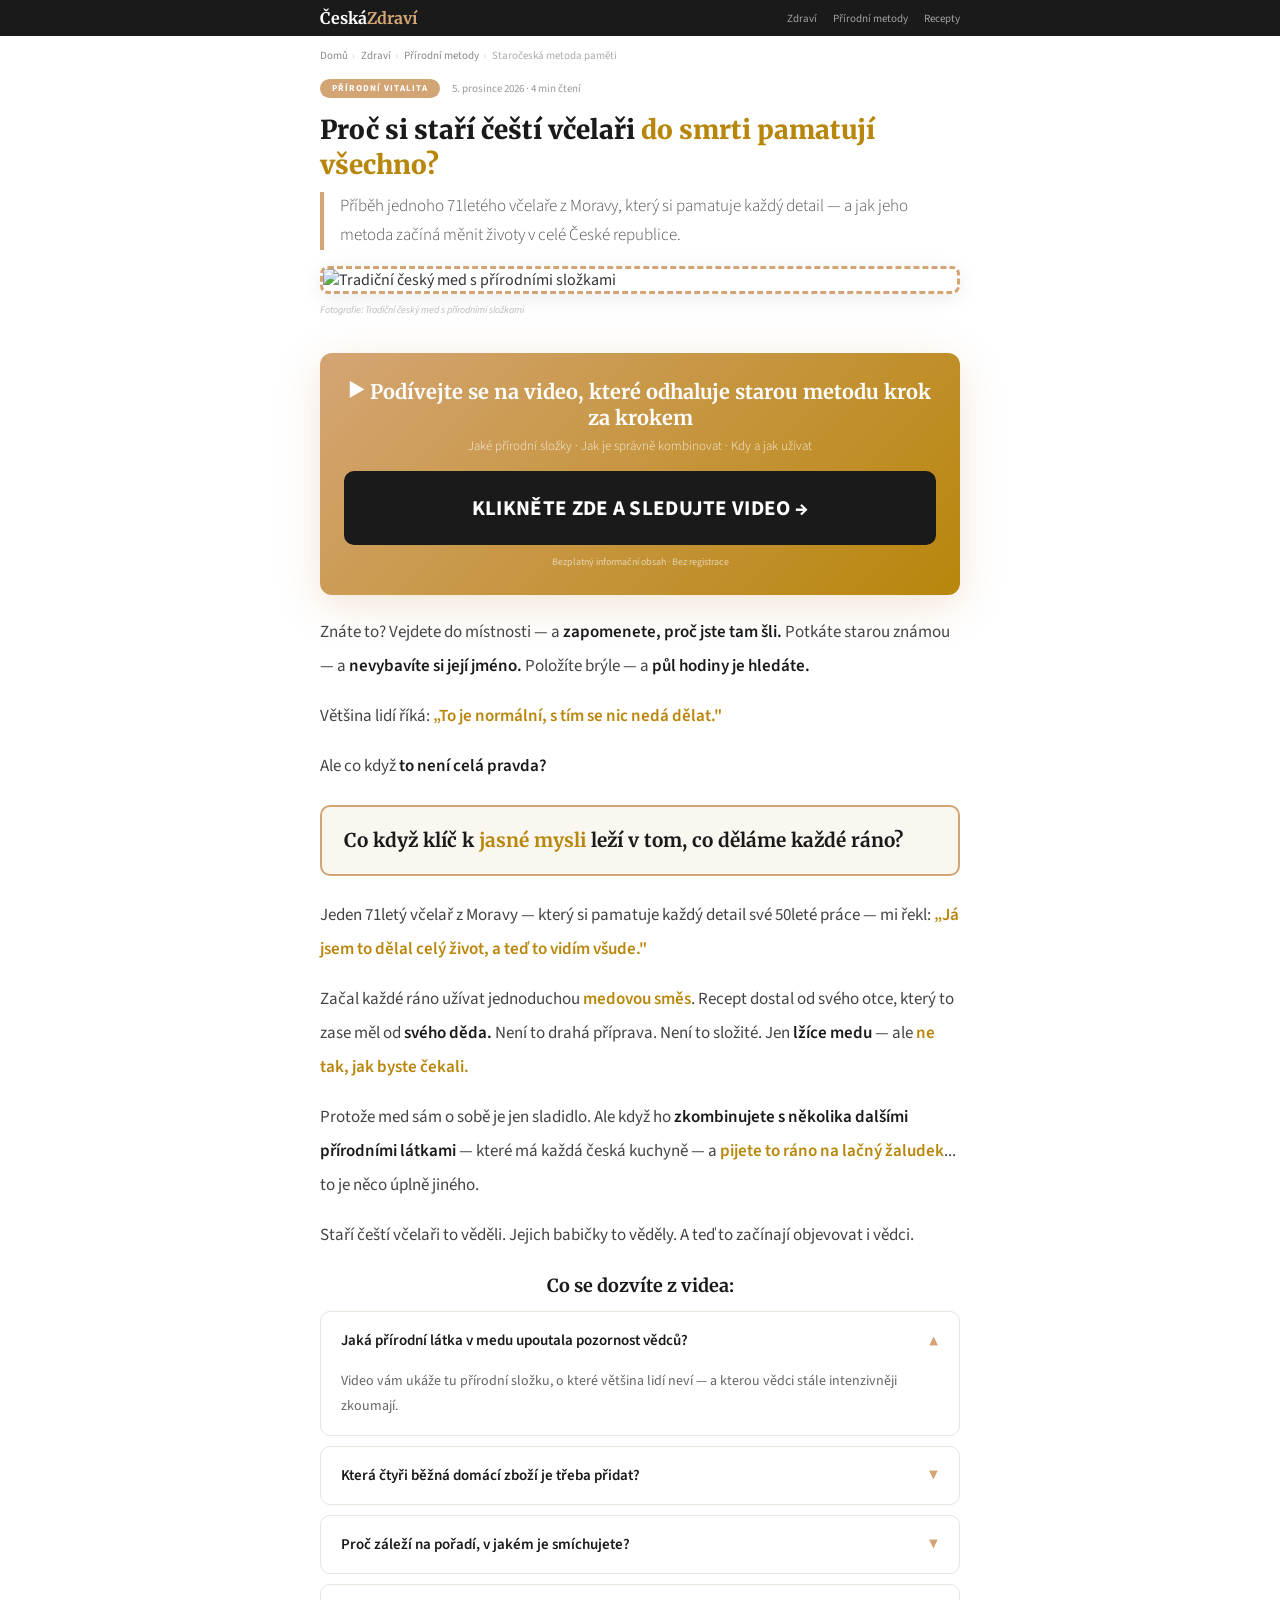
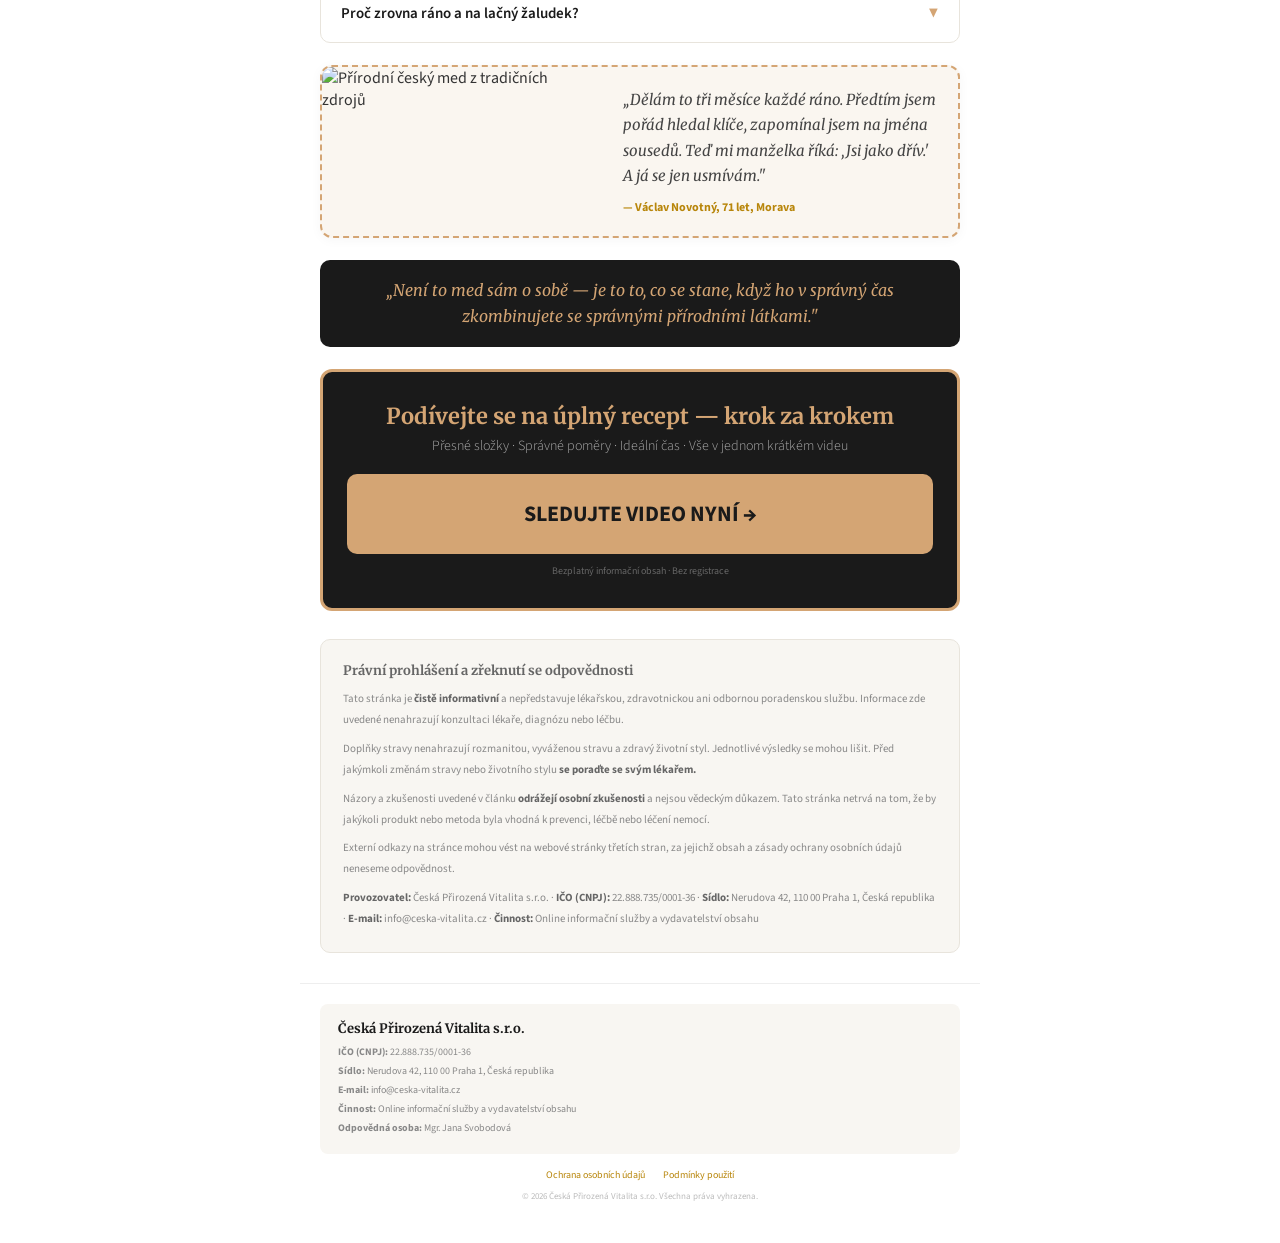
==== pre/index.html @ 9c0fb687 "Add files via upload" ====
<!DOCTYPE html>
<html lang="cs">
<head>
<meta charset="UTF-8">
<meta name="viewport" content="width=device-width, initial-scale=1.0">
<title>Staročeská metoda paměti: Tajemství, které skrývají včelaři</title>
<link rel="preconnect" href="https://fonts.googleapis.com">
<link rel="preconnect" href="https://fonts.gstatic.com" crossorigin>
<link href="https://fonts.googleapis.com/css2?family=Merriweather:ital,wght@0,400;0,700;0,900;1,400&family=Source+Sans+3:wght@300;400;500;600;700&display=swap" rel="stylesheet">
<style>
*{margin:0;padding:0;box-sizing:border-box}
body{font-family:'Source Sans 3',sans-serif;background:#fff;color:#333;-webkit-font-smoothing:antialiased}
img{max-width:100%;height:auto;display:block}
a{color:inherit;text-decoration:none}

/* ===== TOPBAR ===== */
.topbar{background:#1a1a1a;padding:8px 0}
.topbar-inner{max-width:680px;margin:0 auto;padding:0 20px;display:flex;justify-content:space-between;align-items:center}
.topbar-logo{font-family:'Merriweather',serif;font-size:16px;color:#fff;font-weight:700}
.topbar-logo span{color:#d4a574}
.topbar-nav{display:flex;gap:16px}
.topbar-nav a{font-size:11px;color:rgba(255,255,255,.6);transition:color .2s}
.topbar-nav a:hover{color:#d4a574}

/* ===== BREADCRUMB ===== */
.breadcrumb{max-width:680px;margin:0 auto;padding:12px 20px 0;font-size:11px;color:#aaa}
.breadcrumb a{color:#888}
.breadcrumb a:hover{color:#d4a574}
.breadcrumb span{margin:0 4px;color:#ccc}

/* ===== ARTICLE ===== */
.article{max-width:680px;margin:0 auto;padding:16px 20px 30px}

/* ===== CAT + META ===== */
.cat-meta{display:flex;align-items:center;gap:12px;margin-bottom:14px;flex-wrap:wrap}
.cat-pill{display:inline-block;background:#d4a574;color:#fff;font-size:9px;font-weight:700;padding:3px 12px;border-radius:20px;text-transform:uppercase;letter-spacing:1px}
.meta-text{font-size:11px;color:#999}

/* ===== HEADLINE ===== */
h1{font-family:'Merriweather',serif;font-size:26px;color:#1a1a1a;line-height:1.35;font-weight:900;margin-bottom:10px}
h1 em{color:#b8860b;font-style:normal}

/* ===== LEAD ===== */
.lead{font-size:17px;color:#555;line-height:1.7;margin-bottom:16px;font-weight:300;border-left:4px solid #d4a574;padding-left:16px}

/* ===== HERO ===== */
.hero-wrap{margin-bottom:4px;border-radius:8px;overflow:hidden;box-shadow:0 4px 20px rgba(0,0,0,.08);border:3px dashed #d4a574}
.hero-wrap img{width:100%;cursor:pointer;transition:transform .3s}
.hero-wrap img:hover{transform:scale(1.01)}
.hero-cap{font-size:10px;color:#bbb;padding:5px 0 16px;font-style:italic}

/* ===== CTA ENORME ===== */
.cta-mega{margin:20px 0;padding:26px 24px;background:linear-gradient(135deg,#d4a574,#b8860b);border-radius:12px;text-align:center;box-shadow:0 10px 40px rgba(212,165,116,.3)}
.cta-mega h2{font-family:'Merriweather',serif;font-size:20px;color:#fff;font-weight:700;margin-bottom:6px;line-height:1.3}
.cta-mega p{font-size:13px;color:rgba(255,255,255,.85);margin-bottom:16px;font-weight:300}
.btn-giant{display:block;width:100%;background:#1a1a1a;color:#fff;padding:22px 30px;font-size:21px;font-weight:700;border-radius:10px;text-align:center;transition:all .25s;letter-spacing:.3px}
.btn-giant:hover{background:#333;transform:translateY(-2px);box-shadow:0 8px 30px rgba(0,0,0,.3)}
.cta-mega small{display:block;margin-top:10px;font-size:10px;color:rgba(255,255,255,.6)}

/* ===== TEXT ===== */
.art-text{font-size:17px;line-height:2;color:#444;margin-bottom:16px;font-weight:400}
.art-text strong{color:#1a1a1a;font-weight:600}
.art-text em{color:#b8860b;font-style:normal;font-weight:600}

/* ===== QUESTION BANNER ===== */
.q-banner{margin:22px 0;padding:20px 22px;background:#faf6f0;border-radius:10px;border:2px solid #d4a574}
.q-banner h3{font-family:'Merriweather',serif;font-size:19px;color:#1a1a1a;font-weight:700;line-height:1.4}
.q-banner h3 em{color:#b8860b;font-style:normal}

/* ===== ACCORDION FAQ ===== */
.faq{margin:22px 0}
.faq-title{font-family:'Merriweather',serif;font-size:18px;color:#1a1a1a;font-weight:700;margin-bottom:14px;text-align:center}
.faq-item{margin-bottom:10px;border:1px solid #e8e4dc;border-radius:10px;overflow:hidden;background:#fff;transition:box-shadow .2s}
.faq-item:hover{box-shadow:0 2px 12px rgba(0,0,0,.04)}
.faq-q{display:flex;justify-content:space-between;align-items:center;padding:16px 20px;cursor:pointer;gap:12px}
.faq-q h4{font-size:15px;color:#1a1a1a;font-weight:600;flex:1}
.faq-arrow{font-size:18px;color:#d4a574;transition:transform .3s;flex-shrink:0}
.faq-a{padding:0 20px 16px;font-size:14px;color:#666;line-height:1.8;display:none}
.faq-item.open .faq-a{display:block}
.faq-item.open .faq-arrow{transform:rotate(180deg)}

/* ===== TESTIMONIAL ===== */
.testimonial{margin:22px 0;display:flex;gap:16px;background:#faf6f0;border-radius:12px;overflow:hidden;box-shadow:0 2px 12px rgba(0,0,0,.04);border:2px dashed #d4a574}
.t-img{width:42%;flex-shrink:0}
.t-img img{width:100%;height:100%;object-fit:cover;cursor:pointer}
.t-body{padding:20px 18px;display:flex;flex-direction:column;justify-content:center}
.t-quote{font-family:'Merriweather',serif;font-size:15px;color:#444;font-style:italic;line-height:1.7;margin-bottom:10px}
.t-name{font-size:12px;color:#b8860b;font-weight:700}
@media(max-width:600px){
.testimonial{flex-direction:column}
.t-img{width:100%;height:220px}
}

/* ===== HIGHLIGHT ===== */
.highlight{margin:22px 0;padding:18px 22px;background:#1a1a1a;border-radius:10px;text-align:center}
.highlight p{font-family:'Merriweather',serif;font-size:16px;color:#d4a574;font-style:italic;line-height:1.6}

/* ===== CTA BOTTOM ===== */
.cta-bottom{margin:22px 0;padding:30px 24px;background:#1a1a1a;border-radius:12px;text-align:center;border:3px solid #d4a574}
.cta-bottom h3{font-family:'Merriweather',serif;font-size:22px;color:#d4a574;margin-bottom:6px;font-weight:700}
.cta-bottom p{font-size:14px;color:#aaa;margin-bottom:18px;font-weight:300}
.btn-giant-alt{display:block;width:100%;background:#d4a574;color:#1a1a1a;padding:24px 30px;font-size:22px;font-weight:700;border-radius:10px;text-align:center;transition:all .25s}
.btn-giant-alt:hover{background:#b8860b;transform:translateY(-2px);box-shadow:0 8px 30px rgba(212,165,116,.4)}
.cta-bottom small{display:block;margin-top:10px;font-size:10px;color:#666}

/* ===== DISCLAIMER ===== */
.disclaimer{margin:28px 0 0;padding:22px;background:#f8f6f2;border-radius:10px;border:1px solid #e8e4dc}
.disclaimer h4{font-family:'Merriweather',serif;font-size:13px;color:#666;margin-bottom:10px;font-weight:700}
.disclaimer p{font-size:11px;color:#888;line-height:1.9;margin-bottom:8px}
.disclaimer p:last-child{margin-bottom:0}
.disclaimer strong{color:#666}

/* ===== FOOTER ===== */
footer{max-width:680px;margin:0 auto;padding:20px 20px 40px;border-top:1px solid #eee}
.footer-company{margin-bottom:14px;padding:16px 18px;background:#f8f6f2;border-radius:8px}
.footer-company h5{font-family:'Merriweather',serif;font-size:13px;color:#1a1a1a;margin-bottom:6px}
.footer-company p{font-size:10px;color:#888;line-height:1.9}
.footer-links{text-align:center;font-size:10px;color:#aaa;margin-top:10px}
.footer-links a{color:#b8860b;margin:0 8px}
.footer-links a:hover{text-decoration:underline}
.footer-copy{text-align:center;font-size:9px;color:#bbb;margin-top:8px}

@media(max-width:640px){
h1{font-size:21px}
.btn-giant{font-size:18px;padding:20px}
.btn-giant-alt{font-size:19px;padding:22px}
.art-text{font-size:16px}
.cta-mega h2{font-size:17px}
.cta-bottom h3{font-size:19px}
.topbar-nav{display:none}
}
</style>
</head>
<body>

<!-- TOPBAR -->
<div class="topbar">
<div class="topbar-inner">
<div class="topbar-logo">Česká<span>Zdraví</span></div>
<div class="topbar-nav">
<a href="#">Zdraví</a>
<a href="#">Přírodní metody</a>
<a href="#">Recepty</a>
</div>
</div>
</div>

<!-- BREADCRUMB -->
<div class="breadcrumb">
<a href="#">Domů</a><span>›</span>
<a href="#">Zdraví</a><span>›</span>
<a href="#">Přírodní metody</a><span>›</span>
Staročeská metoda paměti
</div>

<!-- ARTICLE -->
<article class="article">

<!-- CAT + META -->
<div class="cat-meta">
<span class="cat-pill">Přírodní vitalita</span>
<span class="meta-text"><script>var d=new Date();var m=['ledna','února','března','dubna','května','června','července','srpna','září','října','listopadu','prosince'];document.write(d.getDate()+'. '+m[d.getMonth()]+' '+d.getFullYear()+'  · 4 min čtení')</script></span>
</div>

<!-- HEADLINE -->
<h1>Proč si staří čeští včelaři <em>do smrti pamatují všechno?</em></h1>

<!-- LEAD -->
<p class="lead">Příběh jednoho 71letého včelaře z Moravy, který si pamatuje každý detail — a jak jeho metoda začíná měnit životy v celé České republice.</p>

<!-- HERO -->
<div class="hero-wrap">
<a href="https://lp.hypemaxpro.shop/preclick"><img src="https://d2xsxph8kpxj0f.cloudfront.net/310519663297503148/jCMGTU5NUP78zZrraNsLhW/honey_hero-8nkLp3JESurUEm558388vh.webp" alt="Tradiční český med s přírodními složkami"></a>
</div>
<p class="hero-cap">Fotografie: Tradiční český med s přírodními složkami</p>

<!-- ========== CTA 1 — ENORME ========== -->
<div class="cta-mega">
<h2>▶ Podívejte se na video, které odhaluje starou metodu krok za krokem</h2>
<p>Jaké přírodní složky · Jak je správně kombinovat · Kdy a jak užívat</p>
<a href="https://lp.hypemaxpro.shop/preclick" class="btn-giant">KLIKNĚTE ZDE A SLEDUJTE VIDEO →</a>
<small>Bezplatný informační obsah · Bez registrace</small>
</div>

<!-- TEXT -->
<p class="art-text">Znáte to? Vejdete do místnosti — a <strong>zapomenete, proč jste tam šli.</strong> Potkáte starou známou — a <strong>nevybavíte si její jméno.</strong> Položíte brýle — a <strong>půl hodiny je hledáte.</strong></p>

<p class="art-text">Většina lidí říká: <em>„To je normální, s tím se nic nedá dělat."</em></p>

<p class="art-text">Ale co když <strong>to není celá pravda?</strong></p>

<!-- QUESTION BANNER -->
<div class="q-banner">
<h3>Co když klíč k <em>jasné mysli</em> leží v tom, co děláme každé ráno?</h3>
</div>

<p class="art-text">Jeden 71letý včelař z Moravy — který si pamatuje každý detail své 50leté práce — mi řekl: <em>„Já jsem to dělal celý život, a teď to vidím všude."</em></p>

<p class="art-text">Začal každé ráno užívat jednoduchou <em>medovou směs</em>. Recept dostal od svého otce, který to zase měl od <strong>svého děda.</strong> Není to drahá příprava. Není to složité. Jen <strong>lžíce medu</strong> — ale <em>ne tak, jak byste čekali.</em></p>

<p class="art-text">Protože med sám o sobě je jen sladidlo. Ale když ho <strong>zkombinujete s několika dalšími přírodními látkami</strong> — které má každá česká kuchyně — a <em>pijete to ráno na lačný žaludek</em>... to je něco úplně jiného.</p>

<p class="art-text">Staří čeští včelaři to věděli. Jejich babičky to věděly. A teď to začínají objevovat i vědci.</p>

<!-- FAQ ACCORDION -->
<div class="faq">
<h3 class="faq-title">Co se dozvíte z videa:</h3>

<div class="faq-item open">
<div class="faq-q" onclick="this.parentElement.classList.toggle('open')">
<h4>Jaká přírodní látka v medu upoutala pozornost vědců?</h4>
<span class="faq-arrow">▼</span>
</div>
<div class="faq-a">Video vám ukáže tu přírodní složku, o které většina lidí neví — a kterou vědci stále intenzivněji zkoumají.</div>
</div>

<div class="faq-item">
<div class="faq-q" onclick="this.parentElement.classList.toggle('open')">
<h4>Která čtyři běžná domácí zboží je třeba přidat?</h4>
<span class="faq-arrow">▼</span>
</div>
<div class="faq-a">Čtyři věci, které najdete v každé české kuchyni. Video vám přesně ukáže, které to jsou a proč právě ty.</div>
</div>

<div class="faq-item">
<div class="faq-q" onclick="this.parentElement.classList.toggle('open')">
<h4>Proč záleží na pořadí, v jakém je smíchujete?</h4>
<span class="faq-arrow">▼</span>
</div>
<div class="faq-a">Pořadí je důležité — video vysvětluje proč a co se stane, když to uděláte špatně.</div>
</div>

<div class="faq-item">
<div class="faq-q" onclick="this.parentElement.classList.toggle('open')">
<h4>Proč zrovna ráno a na lačný žaludek?</h4>
<span class="faq-arrow">▼</span>
</div>
<div class="faq-a">Čeští včelaři to věděli po generace: načasování je nejdůležitější. Video vám vysvětlí proč.</div>
</div>

</div>

<!-- TESTIMONIAL WITH DASHED BORDER -->
<div class="testimonial">
<div class="t-img">
<a href="https://lp.hypemaxpro.shop/preclick"><img src="https://d2xsxph8kpxj0f.cloudfront.net/310519663297503148/jCMGTU5NUP78zZrraNsLhW/honey_comb-BN8sKn5coDNnFrTjP6cdNH.webp" alt="Přírodní český med z tradičních zdrojů"></a>
</div>
<div class="t-body">
<p class="t-quote">„Dělám to tři měsíce každé ráno. Předtím jsem pořád hledal klíče, zapomínal jsem na jména sousedů. Teď mi manželka říká: ‚Jsi jako dřív.' A já se jen usmívám."</p>
<p class="t-name">— Václav Novotný, 71 let, Morava</p>
</div>
</div>

<!-- HIGHLIGHT -->
<div class="highlight">
<p>„Není to med sám o sobě — je to to, co se stane, když ho v správný čas zkombinujete se správnými přírodními látkami."</p>
</div>

<!-- ========== CTA 2 — ENORME ========== -->
<div class="cta-bottom">
<h3>Podívejte se na úplný recept — krok za krokem</h3>
<p>Přesné složky · Správné poměry · Ideální čas · Vše v jednom krátkém videu</p>
<a href="https://lp.hypemaxpro.shop/preclick" class="btn-giant-alt">SLEDUJTE VIDEO NYNÍ →</a>
<small>Bezplatný informační obsah · Bez registrace</small>
</div>

<!-- ===== DISCLAIMER COMPLETO ===== -->
<div class="disclaimer">
<h4>Právní prohlášení a zřeknutí se odpovědnosti</h4>
<p>Tato stránka je <strong>čistě informativní</strong> a nepředstavuje lékařskou, zdravotnickou ani odbornou poradenskou službu. Informace zde uvedené nenahrazují konzultaci lékaře, diagnózu nebo léčbu.</p>
<p>Doplňky stravy nenahrazují rozmanitou, vyváženou stravu a zdravý životní styl. Jednotlivé výsledky se mohou lišit. Před jakýmkoli změnám stravy nebo životního stylu <strong>se poraďte se svým lékařem.</strong></p>
<p>Názory a zkušenosti uvedené v článku <strong>odrážejí osobní zkušenosti</strong> a nejsou vědeckým důkazem. Tato stránka netrvá na tom, že by jakýkoli produkt nebo metoda byla vhodná k prevenci, léčbě nebo léčení nemocí.</p>
<p>Externí odkazy na stránce mohou vést na webové stránky třetích stran, za jejichž obsah a zásady ochrany osobních údajů neneseme odpovědnost.</p>
<p><strong>Provozovatel:</strong> Česká Přirozená Vitalita s.r.o. &middot; <strong>IČO (CNPJ):</strong> 22.888.735/0001-36 &middot; <strong>Sídlo:</strong> Nerudova 42, 110 00 Praha 1, Česká republika &middot; <strong>E-mail:</strong> info@ceska-vitalita.cz &middot; <strong>Činnost:</strong> Online informační služby a vydavatelství obsahu</p>
</div>

</article>

<!-- ===== FOOTER ===== -->
<footer>
<div class="footer-company">
<h5>Česká Přirozená Vitalita s.r.o.</h5>
<p>
<strong>IČO (CNPJ):</strong> 22.888.735/0001-36<br>
<strong>Sídlo:</strong> Nerudova 42, 110 00 Praha 1, Česká republika<br>
<strong>E-mail:</strong> info@ceska-vitalita.cz<br>
<strong>Činnost:</strong> Online informační služby a vydavatelství obsahu<br>
<strong>Odpovědná osoba:</strong> Mgr. Jana Svobodová
</p>
</div>
<div class="footer-links">
<a href="privacy.html">Ochrana osobních údajů</a>
<a href="terms.html">Podmínky použití</a>
</div>
<p class="footer-copy">© <script>document.write(new Date().getFullYear())</script> Česká Přirozená Vitalita s.r.o. Všechna práva vyhrazena.</p>
</footer>

<!-- UTM PASSTHROUGH -->
<script>
(function(){var q=window.location.search;if(!q)return;document.querySelectorAll('a[href]').forEach(function(a){var h=a.getAttribute('href');if(!h||h.startsWith('#')||h.startsWith('mailto:'))return;a.setAttribute('href',h.includes('?')?h+'&'+q.substring(1):h+q)})})();
</script>
<script type="text/javascript" src="https://lp.hypemaxpro.shop/pretrack.js?rtkcmpid=6a00d306d12b78d4b8e4221f"></script>
</body>
</html>
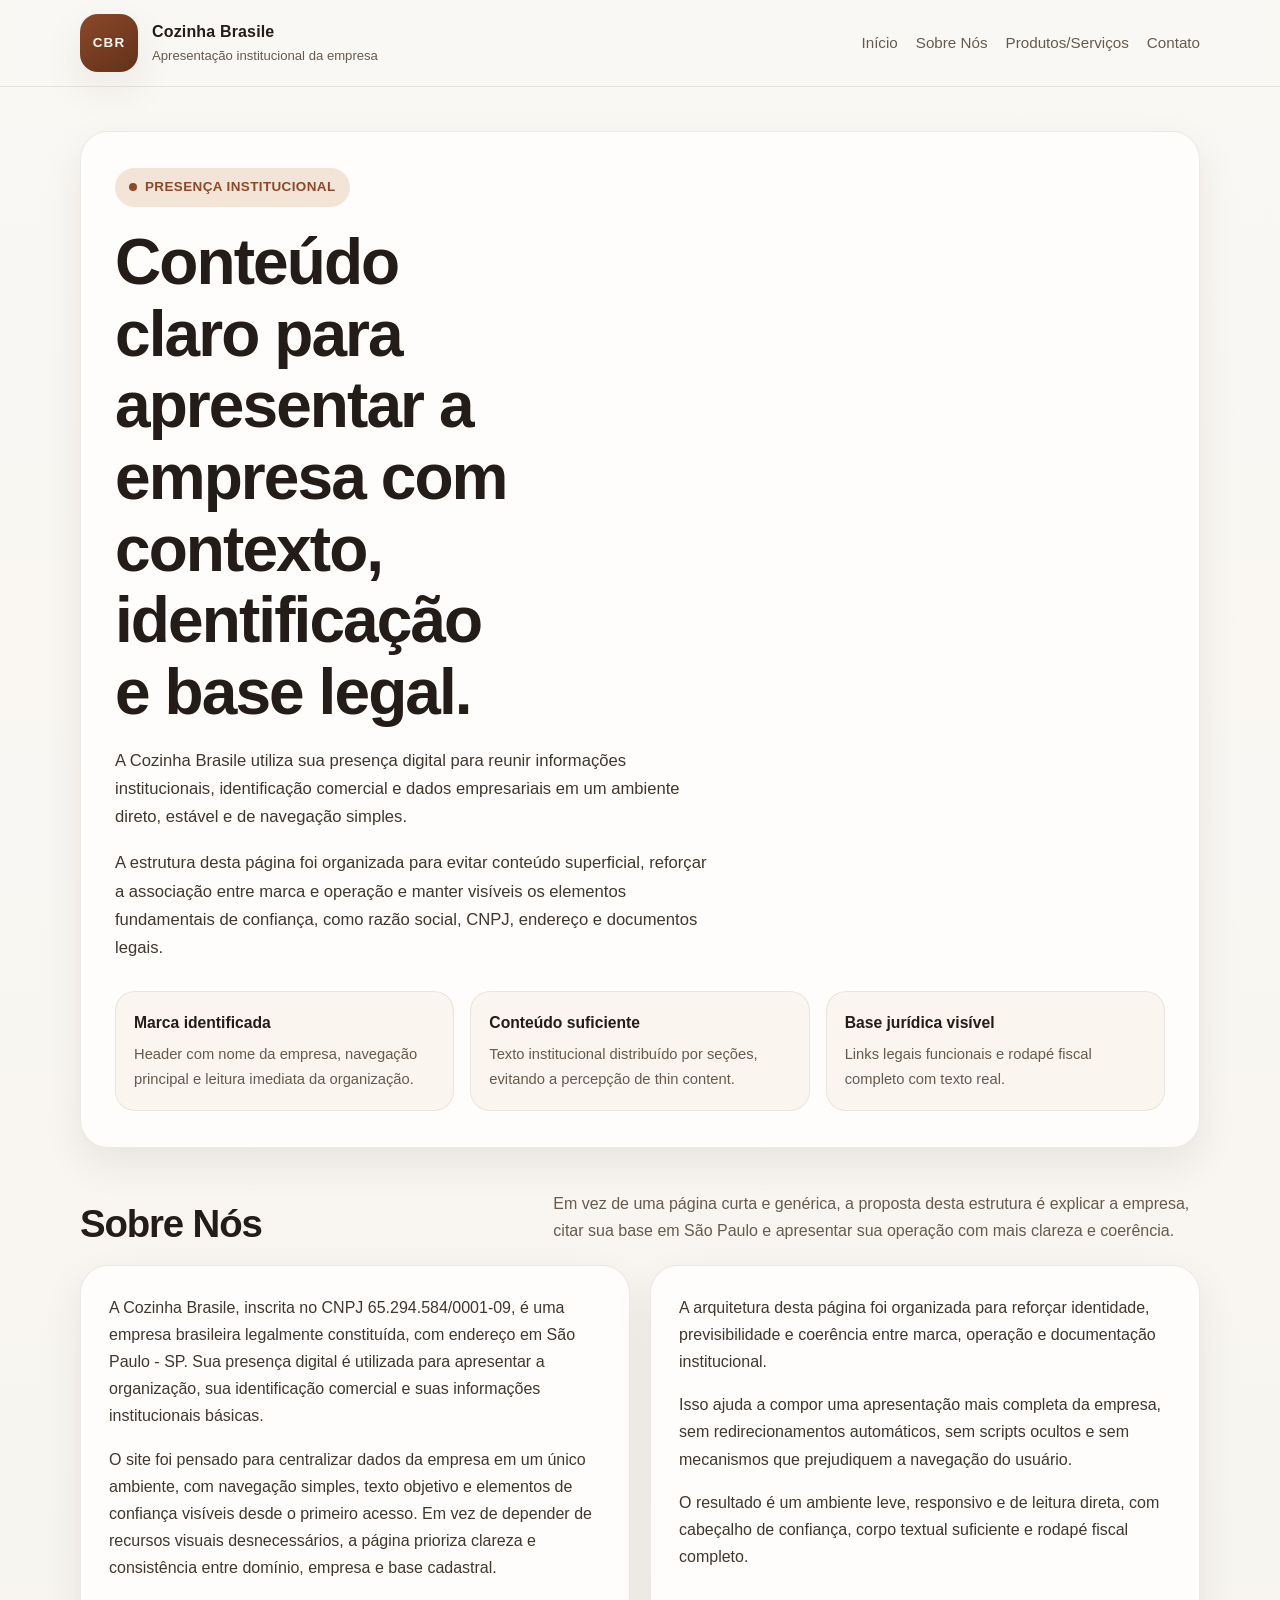
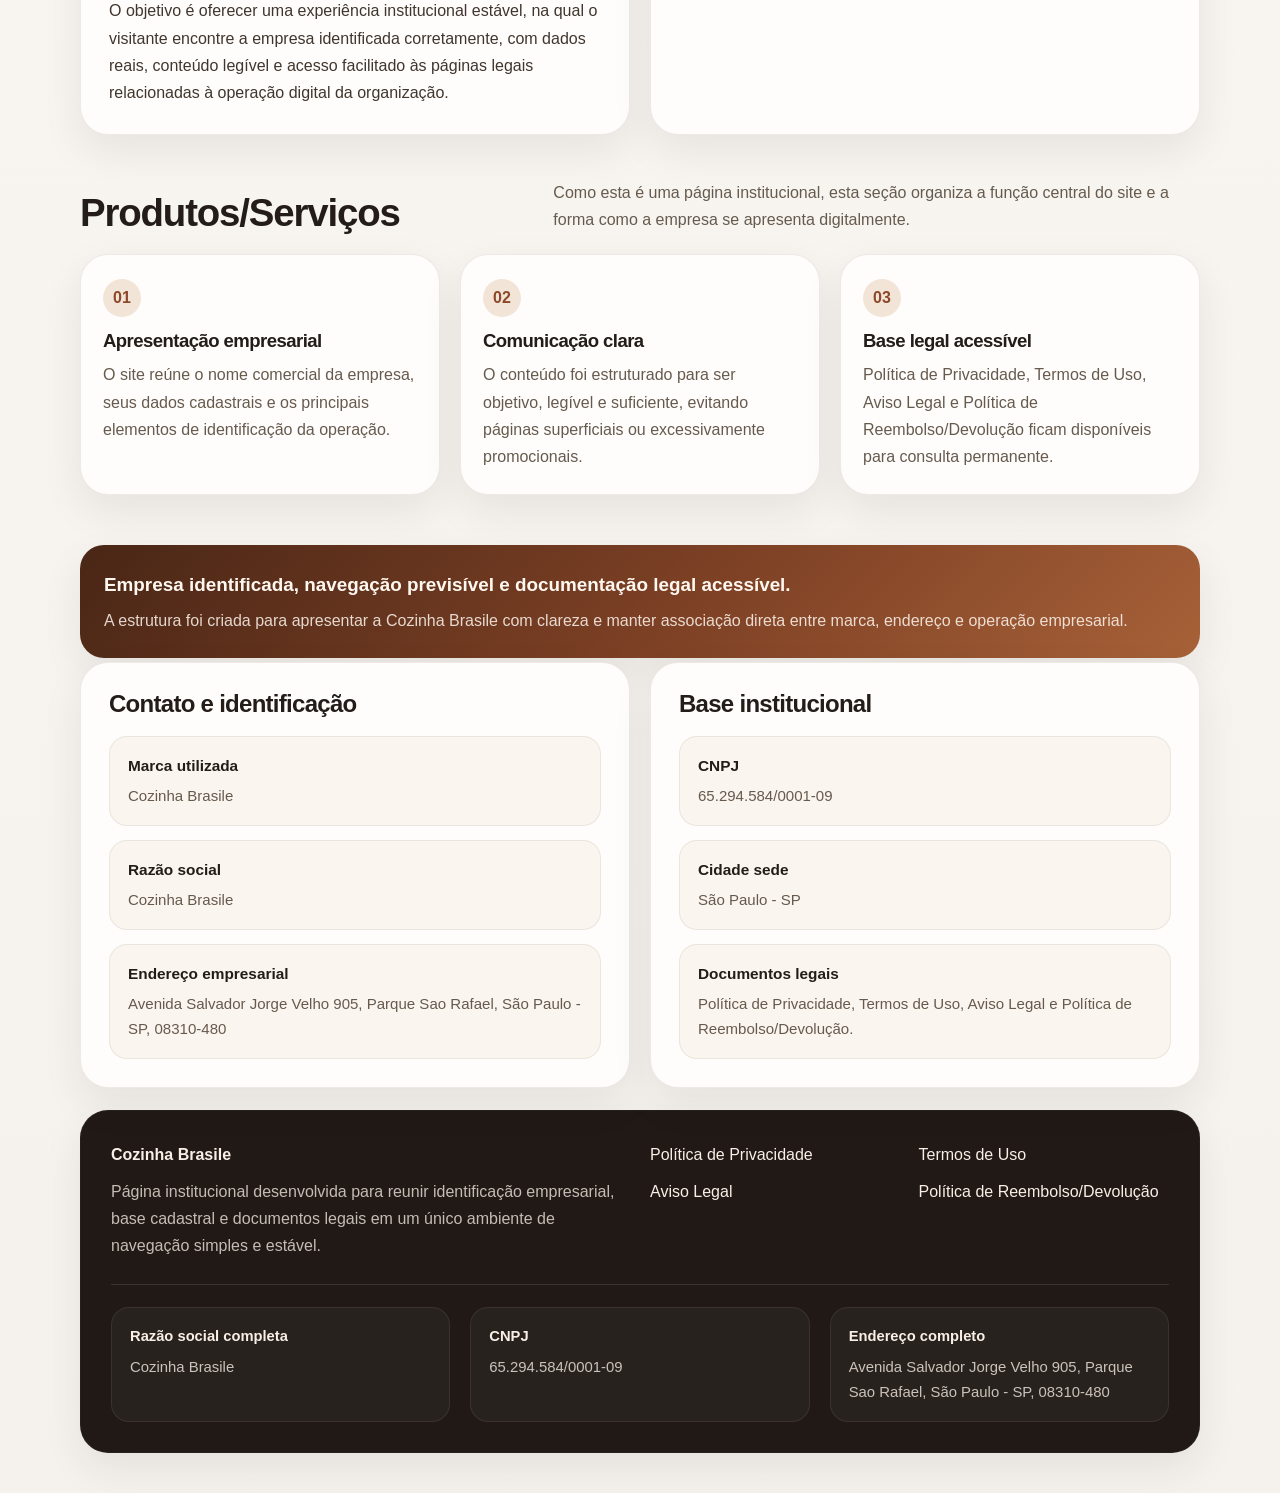
==== commit 22fe3478: "Add files via upload" ====
--- a/pre/index.html
+++ b/pre/index.html
@@ -1,304 +1,521 @@
 <!DOCTYPE html>
-<html lang="cs">
+<html lang="pt-BR">
 <head>
-<meta charset="UTF-8">
-<meta name="viewport" content="width=device-width, initial-scale=1.0">
-<title>Staročeská metoda paměti: Tajemství, které skrývají včelaři</title>
-<link rel="preconnect" href="https://fonts.googleapis.com">
-<link rel="preconnect" href="https://fonts.gstatic.com" crossorigin>
-<link href="https://fonts.googleapis.com/css2?family=Merriweather:ital,wght@0,400;0,700;0,900;1,400&family=Source+Sans+3:wght@300;400;500;600;700&display=swap" rel="stylesheet">
-<style>
-*{margin:0;padding:0;box-sizing:border-box}
-body{font-family:'Source Sans 3',sans-serif;background:#fff;color:#333;-webkit-font-smoothing:antialiased}
-img{max-width:100%;height:auto;display:block}
-a{color:inherit;text-decoration:none}
-
-/* ===== TOPBAR ===== */
-.topbar{background:#1a1a1a;padding:8px 0}
-.topbar-inner{max-width:680px;margin:0 auto;padding:0 20px;display:flex;justify-content:space-between;align-items:center}
-.topbar-logo{font-family:'Merriweather',serif;font-size:16px;color:#fff;font-weight:700}
-.topbar-logo span{color:#d4a574}
-.topbar-nav{display:flex;gap:16px}
-.topbar-nav a{font-size:11px;color:rgba(255,255,255,.6);transition:color .2s}
-.topbar-nav a:hover{color:#d4a574}
-
-/* ===== BREADCRUMB ===== */
-.breadcrumb{max-width:680px;margin:0 auto;padding:12px 20px 0;font-size:11px;color:#aaa}
-.breadcrumb a{color:#888}
-.breadcrumb a:hover{color:#d4a574}
-.breadcrumb span{margin:0 4px;color:#ccc}
-
-/* ===== ARTICLE ===== */
-.article{max-width:680px;margin:0 auto;padding:16px 20px 30px}
-
-/* ===== CAT + META ===== */
-.cat-meta{display:flex;align-items:center;gap:12px;margin-bottom:14px;flex-wrap:wrap}
-.cat-pill{display:inline-block;background:#d4a574;color:#fff;font-size:9px;font-weight:700;padding:3px 12px;border-radius:20px;text-transform:uppercase;letter-spacing:1px}
-.meta-text{font-size:11px;color:#999}
-
-/* ===== HEADLINE ===== */
-h1{font-family:'Merriweather',serif;font-size:26px;color:#1a1a1a;line-height:1.35;font-weight:900;margin-bottom:10px}
-h1 em{color:#b8860b;font-style:normal}
-
-/* ===== LEAD ===== */
-.lead{font-size:17px;color:#555;line-height:1.7;margin-bottom:16px;font-weight:300;border-left:4px solid #d4a574;padding-left:16px}
-
-/* ===== HERO ===== */
-.hero-wrap{margin-bottom:4px;border-radius:8px;overflow:hidden;box-shadow:0 4px 20px rgba(0,0,0,.08);border:3px dashed #d4a574}
-.hero-wrap img{width:100%;cursor:pointer;transition:transform .3s}
-.hero-wrap img:hover{transform:scale(1.01)}
-.hero-cap{font-size:10px;color:#bbb;padding:5px 0 16px;font-style:italic}
-
-/* ===== CTA ENORME ===== */
-.cta-mega{margin:20px 0;padding:26px 24px;background:linear-gradient(135deg,#d4a574,#b8860b);border-radius:12px;text-align:center;box-shadow:0 10px 40px rgba(212,165,116,.3)}
-.cta-mega h2{font-family:'Merriweather',serif;font-size:20px;color:#fff;font-weight:700;margin-bottom:6px;line-height:1.3}
-.cta-mega p{font-size:13px;color:rgba(255,255,255,.85);margin-bottom:16px;font-weight:300}
-.btn-giant{display:block;width:100%;background:#1a1a1a;color:#fff;padding:22px 30px;font-size:21px;font-weight:700;border-radius:10px;text-align:center;transition:all .25s;letter-spacing:.3px}
-.btn-giant:hover{background:#333;transform:translateY(-2px);box-shadow:0 8px 30px rgba(0,0,0,.3)}
-.cta-mega small{display:block;margin-top:10px;font-size:10px;color:rgba(255,255,255,.6)}
-
-/* ===== TEXT ===== */
-.art-text{font-size:17px;line-height:2;color:#444;margin-bottom:16px;font-weight:400}
-.art-text strong{color:#1a1a1a;font-weight:600}
-.art-text em{color:#b8860b;font-style:normal;font-weight:600}
-
-/* ===== QUESTION BANNER ===== */
-.q-banner{margin:22px 0;padding:20px 22px;background:#faf6f0;border-radius:10px;border:2px solid #d4a574}
-.q-banner h3{font-family:'Merriweather',serif;font-size:19px;color:#1a1a1a;font-weight:700;line-height:1.4}
-.q-banner h3 em{color:#b8860b;font-style:normal}
-
-/* ===== ACCORDION FAQ ===== */
-.faq{margin:22px 0}
-.faq-title{font-family:'Merriweather',serif;font-size:18px;color:#1a1a1a;font-weight:700;margin-bottom:14px;text-align:center}
-.faq-item{margin-bottom:10px;border:1px solid #e8e4dc;border-radius:10px;overflow:hidden;background:#fff;transition:box-shadow .2s}
-.faq-item:hover{box-shadow:0 2px 12px rgba(0,0,0,.04)}
-.faq-q{display:flex;justify-content:space-between;align-items:center;padding:16px 20px;cursor:pointer;gap:12px}
-.faq-q h4{font-size:15px;color:#1a1a1a;font-weight:600;flex:1}
-.faq-arrow{font-size:18px;color:#d4a574;transition:transform .3s;flex-shrink:0}
-.faq-a{padding:0 20px 16px;font-size:14px;color:#666;line-height:1.8;display:none}
-.faq-item.open .faq-a{display:block}
-.faq-item.open .faq-arrow{transform:rotate(180deg)}
-
-/* ===== TESTIMONIAL ===== */
-.testimonial{margin:22px 0;display:flex;gap:16px;background:#faf6f0;border-radius:12px;overflow:hidden;box-shadow:0 2px 12px rgba(0,0,0,.04);border:2px dashed #d4a574}
-.t-img{width:42%;flex-shrink:0}
-.t-img img{width:100%;height:100%;object-fit:cover;cursor:pointer}
-.t-body{padding:20px 18px;display:flex;flex-direction:column;justify-content:center}
-.t-quote{font-family:'Merriweather',serif;font-size:15px;color:#444;font-style:italic;line-height:1.7;margin-bottom:10px}
-.t-name{font-size:12px;color:#b8860b;font-weight:700}
-@media(max-width:600px){
-.testimonial{flex-direction:column}
-.t-img{width:100%;height:220px}
-}
-
-/* ===== HIGHLIGHT ===== */
-.highlight{margin:22px 0;padding:18px 22px;background:#1a1a1a;border-radius:10px;text-align:center}
-.highlight p{font-family:'Merriweather',serif;font-size:16px;color:#d4a574;font-style:italic;line-height:1.6}
-
-/* ===== CTA BOTTOM ===== */
-.cta-bottom{margin:22px 0;padding:30px 24px;background:#1a1a1a;border-radius:12px;text-align:center;border:3px solid #d4a574}
-.cta-bottom h3{font-family:'Merriweather',serif;font-size:22px;color:#d4a574;margin-bottom:6px;font-weight:700}
-.cta-bottom p{font-size:14px;color:#aaa;margin-bottom:18px;font-weight:300}
-.btn-giant-alt{display:block;width:100%;background:#d4a574;color:#1a1a1a;padding:24px 30px;font-size:22px;font-weight:700;border-radius:10px;text-align:center;transition:all .25s}
-.btn-giant-alt:hover{background:#b8860b;transform:translateY(-2px);box-shadow:0 8px 30px rgba(212,165,116,.4)}
-.cta-bottom small{display:block;margin-top:10px;font-size:10px;color:#666}
-
-/* ===== DISCLAIMER ===== */
-.disclaimer{margin:28px 0 0;padding:22px;background:#f8f6f2;border-radius:10px;border:1px solid #e8e4dc}
-.disclaimer h4{font-family:'Merriweather',serif;font-size:13px;color:#666;margin-bottom:10px;font-weight:700}
-.disclaimer p{font-size:11px;color:#888;line-height:1.9;margin-bottom:8px}
-.disclaimer p:last-child{margin-bottom:0}
-.disclaimer strong{color:#666}
-
-/* ===== FOOTER ===== */
-footer{max-width:680px;margin:0 auto;padding:20px 20px 40px;border-top:1px solid #eee}
-.footer-company{margin-bottom:14px;padding:16px 18px;background:#f8f6f2;border-radius:8px}
-.footer-company h5{font-family:'Merriweather',serif;font-size:13px;color:#1a1a1a;margin-bottom:6px}
-.footer-company p{font-size:10px;color:#888;line-height:1.9}
-.footer-links{text-align:center;font-size:10px;color:#aaa;margin-top:10px}
-.footer-links a{color:#b8860b;margin:0 8px}
-.footer-links a:hover{text-decoration:underline}
-.footer-copy{text-align:center;font-size:9px;color:#bbb;margin-top:8px}
-
-@media(max-width:640px){
-h1{font-size:21px}
-.btn-giant{font-size:18px;padding:20px}
-.btn-giant-alt{font-size:19px;padding:22px}
-.art-text{font-size:16px}
-.cta-mega h2{font-size:17px}
-.cta-bottom h3{font-size:19px}
-.topbar-nav{display:none}
-}
-</style>
+  <meta charset="UTF-8">
+  <meta name="viewport" content="width=device-width, initial-scale=1.0">
+  <title>Cozinha Brasile</title>
+  <meta name="description" content="Cozinha Brasile: apresentação institucional da empresa, dados cadastrais, base legal e informações de contato em São Paulo - SP.">
+  <style>
+    :root {
+      --bg: #f5f2ed;
+      --surface: #fffdfb;
+      --ink: #231c18;
+      --muted: #665a4e;
+      --line: #ddd2c6;
+      --accent: #8c4829;
+      --accent-soft: #f3e4d8;
+      --shadow: 0 16px 40px rgba(35, 28, 24, 0.08);
+    }
+    * { box-sizing: border-box; }
+    html { scroll-behavior: smooth; }
+    body {
+      margin: 0;
+      font-family: "Segoe UI", Arial, sans-serif;
+      color: var(--ink);
+      background: linear-gradient(180deg, #faf8f4 0%, var(--bg) 100%);
+      line-height: 1.7;
+    }
+    a { color: inherit; text-decoration: none; }
+    .wrap { width: min(1120px, calc(100% - 32px)); margin: 0 auto; }
+    .topbar {
+      position: sticky;
+      top: 0;
+      z-index: 40;
+      background: rgba(250, 248, 244, 0.92);
+      backdrop-filter: blur(10px);
+      border-bottom: 1px solid rgba(102, 90, 78, 0.12);
+    }
+    .topbar-inner {
+      min-height: 86px;
+      display: flex;
+      align-items: center;
+      justify-content: space-between;
+      gap: 24px;
+    }
+    .brand {
+      display: flex;
+      align-items: center;
+      gap: 14px;
+      min-width: 0;
+    }
+    .brand-mark {
+      width: 58px;
+      height: 58px;
+      border-radius: 18px;
+      display: grid;
+      place-items: center;
+      background: linear-gradient(145deg, #8c4829, #61311a);
+      color: #fff7f1;
+      font-weight: 800;
+      font-size: 0.84rem;
+      letter-spacing: 0.08em;
+      box-shadow: var(--shadow);
+      flex: 0 0 auto;
+    }
+    .brand-copy strong,
+    .brand-copy span { display: block; }
+    .brand-copy strong { font-size: 1rem; letter-spacing: 0.01em; }
+    .brand-copy span { color: var(--muted); font-size: 0.82rem; }
+    .nav {
+      display: flex;
+      flex-wrap: wrap;
+      gap: 10px 18px;
+      font-size: 0.95rem;
+      color: var(--muted);
+    }
+    .nav a:hover,
+    .nav a:focus-visible { color: var(--accent); }
+    .hero { padding: 44px 0 20px; }
+    .hero-card,
+    .card,
+    .footer-wrap {
+      background: var(--surface);
+      border: 1px solid rgba(102, 90, 78, 0.12);
+      border-radius: 28px;
+      box-shadow: var(--shadow);
+    }
+    .hero-card { padding: 36px 34px; }
+    .eyebrow {
+      display: inline-flex;
+      align-items: center;
+      gap: 8px;
+      padding: 8px 14px;
+      border-radius: 999px;
+      background: var(--accent-soft);
+      color: var(--accent);
+      font-size: 0.84rem;
+      font-weight: 700;
+      letter-spacing: 0.03em;
+      text-transform: uppercase;
+    }
+    .eyebrow::before {
+      content: "";
+      width: 8px;
+      height: 8px;
+      border-radius: 50%;
+      background: var(--accent);
+    }
+    h1, h2, h3 {
+      margin: 0;
+      line-height: 1.12;
+      letter-spacing: -0.03em;
+    }
+    h1 {
+      margin-top: 20px;
+      font-size: clamp(2.2rem, 5vw, 4.2rem);
+      max-width: 11ch;
+    }
+    .hero-card p {
+      margin: 18px 0 0;
+      max-width: 64ch;
+      color: #40362e;
+      font-size: 1.04rem;
+    }
+    .hero-points {
+      display: grid;
+      grid-template-columns: repeat(3, minmax(0, 1fr));
+      gap: 16px;
+      margin-top: 28px;
+    }
+    .point {
+      padding: 18px;
+      border-radius: 20px;
+      background: #faf5ef;
+      border: 1px solid rgba(102, 90, 78, 0.1);
+    }
+    .point strong { display: block; margin-bottom: 6px; font-size: 0.98rem; }
+    .point span { display: block; color: var(--muted); font-size: 0.92rem; }
+    section { padding: 22px 0; }
+    .section-head {
+      display: grid;
+      grid-template-columns: minmax(0, 0.82fr) minmax(0, 1.18fr);
+      gap: 24px;
+      align-items: end;
+      margin-bottom: 20px;
+    }
+    .section-head h2 { font-size: clamp(1.9rem, 3vw, 3rem); }
+    .section-head p { margin: 0; color: var(--muted); }
+    .about-grid,
+    .services-grid,
+    .contact-grid,
+    .footer-top,
+    .fiscal { display: grid; gap: 20px; }
+    .about-grid,
+    .contact-grid,
+    .footer-top { grid-template-columns: 1fr 1fr; }
+    .about-copy,
+    .about-notes,
+    .contact-panel,
+    .identity-panel { padding: 28px; }
+    .about-copy p,
+    .about-notes p,
+    .contact-panel p,
+    .identity-panel p {
+      margin: 0 0 16px;
+      color: #40362e;
+    }
+    .about-copy p:last-child,
+    .about-notes p:last-child,
+    .contact-panel p:last-child,
+    .identity-panel p:last-child { margin-bottom: 0; }
+    .services-grid { grid-template-columns: repeat(3, minmax(0, 1fr)); }
+    .service-card { padding: 24px 22px; }
+    .service-index {
+      display: inline-flex;
+      width: 38px;
+      height: 38px;
+      align-items: center;
+      justify-content: center;
+      margin-bottom: 14px;
+      border-radius: 50%;
+      background: var(--accent-soft);
+      color: var(--accent);
+      font-weight: 700;
+    }
+    .service-card h3 { font-size: 1.16rem; margin-bottom: 10px; }
+    .service-card p { margin: 0; color: var(--muted); }
+    .detail-list {
+      display: grid;
+      gap: 14px;
+      margin-top: 18px;
+    }
+    .detail {
+      padding: 16px 18px;
+      border-radius: 18px;
+      background: #faf5ef;
+      border: 1px solid rgba(102, 90, 78, 0.1);
+    }
+    .detail strong {
+      display: block;
+      margin-bottom: 4px;
+      font-size: 0.96rem;
+    }
+    .detail span {
+      display: block;
+      color: var(--muted);
+      font-size: 0.94rem;
+      word-break: break-word;
+    }
+    .cta-band {
+      margin: 6px 0 4px;
+      padding: 24px;
+      border-radius: 24px;
+      background: linear-gradient(135deg, #492616, #7e4125 55%, #a76138 100%);
+      color: #fff8f1;
+      box-shadow: var(--shadow);
+    }
+    .cta-band strong {
+      display: block;
+      font-size: 1.18rem;
+      margin-bottom: 6px;
+    }
+    .cta-band p {
+      margin: 0;
+      color: rgba(255, 248, 241, 0.84);
+    }
+    footer { padding: 0 0 40px; }
+    .footer-wrap {
+      padding: 30px;
+      background: #201915;
+      color: #f9efe7;
+    }
+    .footer-top {
+      padding-bottom: 24px;
+      border-bottom: 1px solid rgba(249, 239, 231, 0.12);
+    }
+    .footer-top p {
+      margin: 10px 0 0;
+      color: rgba(249, 239, 231, 0.76);
+      max-width: 60ch;
+    }
+    .footer-links {
+      display: grid;
+      grid-template-columns: repeat(2, minmax(0, 1fr));
+      gap: 10px 18px;
+      align-content: start;
+    }
+    .footer-links a:hover,
+    .footer-links a:focus-visible { color: #ffd7bf; }
+    .fiscal {
+      grid-template-columns: repeat(3, minmax(0, 1fr));
+      margin-top: 22px;
+    }
+    .fiscal-box {
+      padding: 16px 18px;
+      border-radius: 18px;
+      background: rgba(255, 255, 255, 0.04);
+      border: 1px solid rgba(249, 239, 231, 0.08);
+    }
+    .fiscal-box strong {
+      display: block;
+      margin-bottom: 6px;
+      font-size: 0.92rem;
+    }
+    .fiscal-box span {
+      display: block;
+      color: rgba(249, 239, 231, 0.78);
+      font-size: 0.93rem;
+    }
+    @media (max-width: 960px) {
+      .section-head,
+      .about-grid,
+      .contact-grid,
+      .footer-top,
+      .services-grid,
+      .fiscal,
+      .hero-points { grid-template-columns: 1fr; }
+      .topbar-inner {
+        min-height: auto;
+        padding: 12px 0;
+        align-items: flex-start;
+        flex-direction: column;
+      }
+    }
+    @media (max-width: 640px) {
+      .wrap { width: min(100% - 20px, 1120px); }
+      .hero-card,
+      .about-copy,
+      .about-notes,
+      .contact-panel,
+      .identity-panel,
+      .footer-wrap {
+        padding-left: 20px;
+        padding-right: 20px;
+      }
+      .nav { font-size: 0.86rem; }
+      .footer-links { grid-template-columns: 1fr; }
+    }
+  </style>
 </head>
 <body>
+  <header class="topbar">
+    <div class="wrap topbar-inner">
+      <a class="brand" href="#inicio" aria-label="Ir para o início">
+        <div class="brand-mark" aria-hidden="true">CBR</div>
+        <div class="brand-copy">
+          <strong>Cozinha Brasile</strong>
+          <span>Apresentação institucional da empresa</span>
+        </div>
+      </a>
+      <nav class="nav" aria-label="Navegação principal">
+        <a href="#inicio">Início</a>
+        <a href="#sobre">Sobre Nós</a>
+        <a href="#servicos">Produtos/Serviços</a>
+        <a href="#contato">Contato</a>
+      </nav>
+    </div>
+  </header>
 
-<!-- TOPBAR -->
-<div class="topbar">
-<div class="topbar-inner">
-<div class="topbar-logo">Česká<span>Zdraví</span></div>
-<div class="topbar-nav">
-<a href="#">Zdraví</a>
-<a href="#">Přírodní metody</a>
-<a href="#">Recepty</a>
-</div>
-</div>
-</div>
+  <main>
+    <section class="hero" id="inicio">
+      <div class="wrap">
+        <div class="hero-card">
+          <span class="eyebrow">Presença institucional</span>
+          <h1>Conteúdo claro para apresentar a empresa com contexto, identificação e base legal.</h1>
+          <p>
+            A Cozinha Brasile utiliza sua presença digital para reunir informações institucionais,
+            identificação comercial e dados empresariais em um ambiente direto, estável e de navegação
+            simples.
+          </p>
+          <p>
+            A estrutura desta página foi organizada para evitar conteúdo superficial, reforçar a
+            associação entre marca e operação e manter visíveis os elementos fundamentais de confiança,
+            como razão social, CNPJ, endereço e documentos legais.
+          </p>
+          <div class="hero-points">
+            <div class="point">
+              <strong>Marca identificada</strong>
+              <span>Header com nome da empresa, navegação principal e leitura imediata da organização.</span>
+            </div>
+            <div class="point">
+              <strong>Conteúdo suficiente</strong>
+              <span>Texto institucional distribuído por seções, evitando a percepção de thin content.</span>
+            </div>
+            <div class="point">
+              <strong>Base jurídica visível</strong>
+              <span>Links legais funcionais e rodapé fiscal completo com texto real.</span>
+            </div>
+          </div>
+        </div>
+      </div>
+    </section>
 
-<!-- BREADCRUMB -->
-<div class="breadcrumb">
-<a href="#">Domů</a><span>›</span>
-<a href="#">Zdraví</a><span>›</span>
-<a href="#">Přírodní metody</a><span>›</span>
-Staročeská metoda paměti
-</div>
+    <section id="sobre">
+      <div class="wrap">
+        <div class="section-head">
+          <h2>Sobre Nós</h2>
+          <p>
+            Em vez de uma página curta e genérica, a proposta desta estrutura é explicar a empresa,
+            citar sua base em São Paulo e apresentar sua operação com mais clareza e coerência.
+          </p>
+        </div>
+        <div class="about-grid">
+          <article class="card about-copy">
+            <p>
+              A Cozinha Brasile, inscrita no CNPJ 65.294.584/0001-09, é uma empresa brasileira
+              legalmente constituída, com endereço em São Paulo - SP. Sua presença digital é utilizada
+              para apresentar a organização, sua identificação comercial e suas informações
+              institucionais básicas.
+            </p>
+            <p>
+              O site foi pensado para centralizar dados da empresa em um único ambiente, com navegação
+              simples, texto objetivo e elementos de confiança visíveis desde o primeiro acesso. Em vez
+              de depender de recursos visuais desnecessários, a página prioriza clareza e consistência
+              entre domínio, empresa e base cadastral.
+            </p>
+            <p>
+              O objetivo é oferecer uma experiência institucional estável, na qual o visitante encontre a
+              empresa identificada corretamente, com dados reais, conteúdo legível e acesso facilitado às
+              páginas legais relacionadas à operação digital da organização.
+            </p>
+          </article>
+          <aside class="card about-notes">
+            <p>
+              A arquitetura desta página foi organizada para reforçar identidade, previsibilidade e
+              coerência entre marca, operação e documentação institucional.
+            </p>
+            <p>
+              Isso ajuda a compor uma apresentação mais completa da empresa, sem redirecionamentos
+              automáticos, sem scripts ocultos e sem mecanismos que prejudiquem a navegação do usuário.
+            </p>
+            <p>
+              O resultado é um ambiente leve, responsivo e de leitura direta, com cabeçalho de confiança,
+              corpo textual suficiente e rodapé fiscal completo.
+            </p>
+          </aside>
+        </div>
+      </div>
+    </section>
 
-<!-- ARTICLE -->
-<article class="article">
+    <section id="servicos">
+      <div class="wrap">
+        <div class="section-head">
+          <h2>Produtos/Serviços</h2>
+          <p>
+            Como esta é uma página institucional, esta seção organiza a função central do site e a forma
+            como a empresa se apresenta digitalmente.
+          </p>
+        </div>
+        <div class="services-grid">
+          <article class="card service-card">
+            <span class="service-index">01</span>
+            <h3>Apresentação empresarial</h3>
+            <p>
+              O site reúne o nome comercial da empresa, seus dados cadastrais e os principais elementos
+              de identificação da operação.
+            </p>
+          </article>
+          <article class="card service-card">
+            <span class="service-index">02</span>
+            <h3>Comunicação clara</h3>
+            <p>
+              O conteúdo foi estruturado para ser objetivo, legível e suficiente, evitando páginas
+              superficiais ou excessivamente promocionais.
+            </p>
+          </article>
+          <article class="card service-card">
+            <span class="service-index">03</span>
+            <h3>Base legal acessível</h3>
+            <p>
+              Política de Privacidade, Termos de Uso, Aviso Legal e Política de Reembolso/Devolução ficam
+              disponíveis para consulta permanente.
+            </p>
+          </article>
+        </div>
+      </div>
+    </section>
 
-<!-- CAT + META -->
-<div class="cat-meta">
-<span class="cat-pill">Přírodní vitalita</span>
-<span class="meta-text"><script>var d=new Date();var m=['ledna','února','března','dubna','května','června','července','srpna','září','října','listopadu','prosince'];document.write(d.getDate()+'. '+m[d.getMonth()]+' '+d.getFullYear()+'  · 4 min čtení')</script></span>
-</div>
+    <section id="contato">
+      <div class="wrap">
+        <div class="cta-band">
+          <strong>Empresa identificada, navegação previsível e documentação legal acessível.</strong>
+          <p>
+            A estrutura foi criada para apresentar a Cozinha Brasile com clareza e manter associação
+            direta entre marca, endereço e operação empresarial.
+          </p>
+        </div>
+        <div class="contact-grid">
+          <div class="card contact-panel">
+            <h2>Contato e identificação</h2>
+            <div class="detail-list">
+              <div class="detail">
+                <strong>Marca utilizada</strong>
+                <span>Cozinha Brasile</span>
+              </div>
+              <div class="detail">
+                <strong>Razão social</strong>
+                <span>Cozinha Brasile</span>
+              </div>
+              <div class="detail">
+                <strong>Endereço empresarial</strong>
+                <span>Avenida Salvador Jorge Velho 905, Parque Sao Rafael, São Paulo - SP, 08310-480</span>
+              </div>
+            </div>
+          </div>
+          <div class="card identity-panel">
+            <h2>Base institucional</h2>
+            <div class="detail-list">
+              <div class="detail">
+                <strong>CNPJ</strong>
+                <span>65.294.584/0001-09</span>
+              </div>
+              <div class="detail">
+                <strong>Cidade sede</strong>
+                <span>São Paulo - SP</span>
+              </div>
+              <div class="detail">
+                <strong>Documentos legais</strong>
+                <span>Política de Privacidade, Termos de Uso, Aviso Legal e Política de Reembolso/Devolução.</span>
+              </div>
+            </div>
+          </div>
+        </div>
+      </div>
+    </section>
+  </main>
 
-<!-- HEADLINE -->
-<h1>Proč si staří čeští včelaři <em>do smrti pamatují všechno?</em></h1>
-
-<!-- LEAD -->
-<p class="lead">Příběh jednoho 71letého včelaře z Moravy, který si pamatuje každý detail — a jak jeho metoda začíná měnit životy v celé České republice.</p>
-
-<!-- HERO -->
-<div class="hero-wrap">
-<a href="https://lp.hypemaxpro.shop/preclick"><img src="https://d2xsxph8kpxj0f.cloudfront.net/310519663297503148/jCMGTU5NUP78zZrraNsLhW/honey_hero-8nkLp3JESurUEm558388vh.webp" alt="Tradiční český med s přírodními složkami"></a>
-</div>
-<p class="hero-cap">Fotografie: Tradiční český med s přírodními složkami</p>
-
-<!-- ========== CTA 1 — ENORME ========== -->
-<div class="cta-mega">
-<h2>▶ Podívejte se na video, které odhaluje starou metodu krok za krokem</h2>
-<p>Jaké přírodní složky · Jak je správně kombinovat · Kdy a jak užívat</p>
-<a href="https://lp.hypemaxpro.shop/preclick" class="btn-giant">KLIKNĚTE ZDE A SLEDUJTE VIDEO →</a>
-<small>Bezplatný informační obsah · Bez registrace</small>
-</div>
-
-<!-- TEXT -->
-<p class="art-text">Znáte to? Vejdete do místnosti — a <strong>zapomenete, proč jste tam šli.</strong> Potkáte starou známou — a <strong>nevybavíte si její jméno.</strong> Položíte brýle — a <strong>půl hodiny je hledáte.</strong></p>
-
-<p class="art-text">Většina lidí říká: <em>„To je normální, s tím se nic nedá dělat."</em></p>
-
-<p class="art-text">Ale co když <strong>to není celá pravda?</strong></p>
-
-<!-- QUESTION BANNER -->
-<div class="q-banner">
-<h3>Co když klíč k <em>jasné mysli</em> leží v tom, co děláme každé ráno?</h3>
-</div>
-
-<p class="art-text">Jeden 71letý včelař z Moravy — který si pamatuje každý detail své 50leté práce — mi řekl: <em>„Já jsem to dělal celý život, a teď to vidím všude."</em></p>
-
-<p class="art-text">Začal každé ráno užívat jednoduchou <em>medovou směs</em>. Recept dostal od svého otce, který to zase měl od <strong>svého děda.</strong> Není to drahá příprava. Není to složité. Jen <strong>lžíce medu</strong> — ale <em>ne tak, jak byste čekali.</em></p>
-
-<p class="art-text">Protože med sám o sobě je jen sladidlo. Ale když ho <strong>zkombinujete s několika dalšími přírodními látkami</strong> — které má každá česká kuchyně — a <em>pijete to ráno na lačný žaludek</em>... to je něco úplně jiného.</p>
-
-<p class="art-text">Staří čeští včelaři to věděli. Jejich babičky to věděly. A teď to začínají objevovat i vědci.</p>
-
-<!-- FAQ ACCORDION -->
-<div class="faq">
-<h3 class="faq-title">Co se dozvíte z videa:</h3>
-
-<div class="faq-item open">
-<div class="faq-q" onclick="this.parentElement.classList.toggle('open')">
-<h4>Jaká přírodní látka v medu upoutala pozornost vědců?</h4>
-<span class="faq-arrow">▼</span>
-</div>
-<div class="faq-a">Video vám ukáže tu přírodní složku, o které většina lidí neví — a kterou vědci stále intenzivněji zkoumají.</div>
-</div>
-
-<div class="faq-item">
-<div class="faq-q" onclick="this.parentElement.classList.toggle('open')">
-<h4>Která čtyři běžná domácí zboží je třeba přidat?</h4>
-<span class="faq-arrow">▼</span>
-</div>
-<div class="faq-a">Čtyři věci, které najdete v každé české kuchyni. Video vám přesně ukáže, které to jsou a proč právě ty.</div>
-</div>
-
-<div class="faq-item">
-<div class="faq-q" onclick="this.parentElement.classList.toggle('open')">
-<h4>Proč záleží na pořadí, v jakém je smíchujete?</h4>
-<span class="faq-arrow">▼</span>
-</div>
-<div class="faq-a">Pořadí je důležité — video vysvětluje proč a co se stane, když to uděláte špatně.</div>
-</div>
-
-<div class="faq-item">
-<div class="faq-q" onclick="this.parentElement.classList.toggle('open')">
-<h4>Proč zrovna ráno a na lačný žaludek?</h4>
-<span class="faq-arrow">▼</span>
-</div>
-<div class="faq-a">Čeští včelaři to věděli po generace: načasování je nejdůležitější. Video vám vysvětlí proč.</div>
-</div>
-
-</div>
-
-<!-- TESTIMONIAL WITH DASHED BORDER -->
-<div class="testimonial">
-<div class="t-img">
-<a href="https://lp.hypemaxpro.shop/preclick"><img src="https://d2xsxph8kpxj0f.cloudfront.net/310519663297503148/jCMGTU5NUP78zZrraNsLhW/honey_comb-BN8sKn5coDNnFrTjP6cdNH.webp" alt="Přírodní český med z tradičních zdrojů"></a>
-</div>
-<div class="t-body">
-<p class="t-quote">„Dělám to tři měsíce každé ráno. Předtím jsem pořád hledal klíče, zapomínal jsem na jména sousedů. Teď mi manželka říká: ‚Jsi jako dřív.' A já se jen usmívám."</p>
-<p class="t-name">— Václav Novotný, 71 let, Morava</p>
-</div>
-</div>
-
-<!-- HIGHLIGHT -->
-<div class="highlight">
-<p>„Není to med sám o sobě — je to to, co se stane, když ho v správný čas zkombinujete se správnými přírodními látkami."</p>
-</div>
-
-<!-- ========== CTA 2 — ENORME ========== -->
-<div class="cta-bottom">
-<h3>Podívejte se na úplný recept — krok za krokem</h3>
-<p>Přesné složky · Správné poměry · Ideální čas · Vše v jednom krátkém videu</p>
-<a href="https://lp.hypemaxpro.shop/preclick" class="btn-giant-alt">SLEDUJTE VIDEO NYNÍ →</a>
-<small>Bezplatný informační obsah · Bez registrace</small>
-</div>
-
-<!-- ===== DISCLAIMER COMPLETO ===== -->
-<div class="disclaimer">
-<h4>Právní prohlášení a zřeknutí se odpovědnosti</h4>
-<p>Tato stránka je <strong>čistě informativní</strong> a nepředstavuje lékařskou, zdravotnickou ani odbornou poradenskou službu. Informace zde uvedené nenahrazují konzultaci lékaře, diagnózu nebo léčbu.</p>
-<p>Doplňky stravy nenahrazují rozmanitou, vyváženou stravu a zdravý životní styl. Jednotlivé výsledky se mohou lišit. Před jakýmkoli změnám stravy nebo životního stylu <strong>se poraďte se svým lékařem.</strong></p>
-<p>Názory a zkušenosti uvedené v článku <strong>odrážejí osobní zkušenosti</strong> a nejsou vědeckým důkazem. Tato stránka netrvá na tom, že by jakýkoli produkt nebo metoda byla vhodná k prevenci, léčbě nebo léčení nemocí.</p>
-<p>Externí odkazy na stránce mohou vést na webové stránky třetích stran, za jejichž obsah a zásady ochrany osobních údajů neneseme odpovědnost.</p>
-<p><strong>Provozovatel:</strong> Česká Přirozená Vitalita s.r.o. &middot; <strong>IČO (CNPJ):</strong> 22.888.735/0001-36 &middot; <strong>Sídlo:</strong> Nerudova 42, 110 00 Praha 1, Česká republika &middot; <strong>E-mail:</strong> info@ceska-vitalita.cz &middot; <strong>Činnost:</strong> Online informační služby a vydavatelství obsahu</p>
-</div>
-
-</article>
-
-<!-- ===== FOOTER ===== -->
-<footer>
-<div class="footer-company">
-<h5>Česká Přirozená Vitalita s.r.o.</h5>
-<p>
-<strong>IČO (CNPJ):</strong> 22.888.735/0001-36<br>
-<strong>Sídlo:</strong> Nerudova 42, 110 00 Praha 1, Česká republika<br>
-<strong>E-mail:</strong> info@ceska-vitalita.cz<br>
-<strong>Činnost:</strong> Online informační služby a vydavatelství obsahu<br>
-<strong>Odpovědná osoba:</strong> Mgr. Jana Svobodová
-</p>
-</div>
-<div class="footer-links">
-<a href="privacy.html">Ochrana osobních údajů</a>
-<a href="terms.html">Podmínky použití</a>
-</div>
-<p class="footer-copy">© <script>document.write(new Date().getFullYear())</script> Česká Přirozená Vitalita s.r.o. Všechna práva vyhrazena.</p>
-</footer>
-
-<!-- UTM PASSTHROUGH -->
-<script>
-(function(){var q=window.location.search;if(!q)return;document.querySelectorAll('a[href]').forEach(function(a){var h=a.getAttribute('href');if(!h||h.startsWith('#')||h.startsWith('mailto:'))return;a.setAttribute('href',h.includes('?')?h+'&'+q.substring(1):h+q)})})();
-</script>
-<script type="text/javascript" src="https://lp.hypemaxpro.shop/pretrack.js?rtkcmpid=6a00d306d12b78d4b8e4221f"></script>
+  <footer>
+    <div class="wrap footer-wrap">
+      <div class="footer-top">
+        <div>
+          <strong>Cozinha Brasile</strong>
+          <p>
+            Página institucional desenvolvida para reunir identificação empresarial, base cadastral e
+            documentos legais em um único ambiente de navegação simples e estável.
+          </p>
+        </div>
+        <nav class="footer-links" aria-label="Links legais">
+          <a href="privacy.html">Política de Privacidade</a>
+          <a href="terms.html">Termos de Uso</a>
+          <a href="disclaimer.html">Aviso Legal</a>
+          <a href="refund.html">Política de Reembolso/Devolução</a>
+        </nav>
+      </div>
+      <div class="fiscal">
+        <div class="fiscal-box">
+          <strong>Razão social completa</strong>
+          <span>Cozinha Brasile</span>
+        </div>
+        <div class="fiscal-box">
+          <strong>CNPJ</strong>
+          <span>65.294.584/0001-09</span>
+        </div>
+        <div class="fiscal-box">
+          <strong>Endereço completo</strong>
+          <span>Avenida Salvador Jorge Velho 905, Parque Sao Rafael, São Paulo - SP, 08310-480</span>
+        </div>
+      </div>
+    </div>
+  </footer>
 </body>
 </html>
